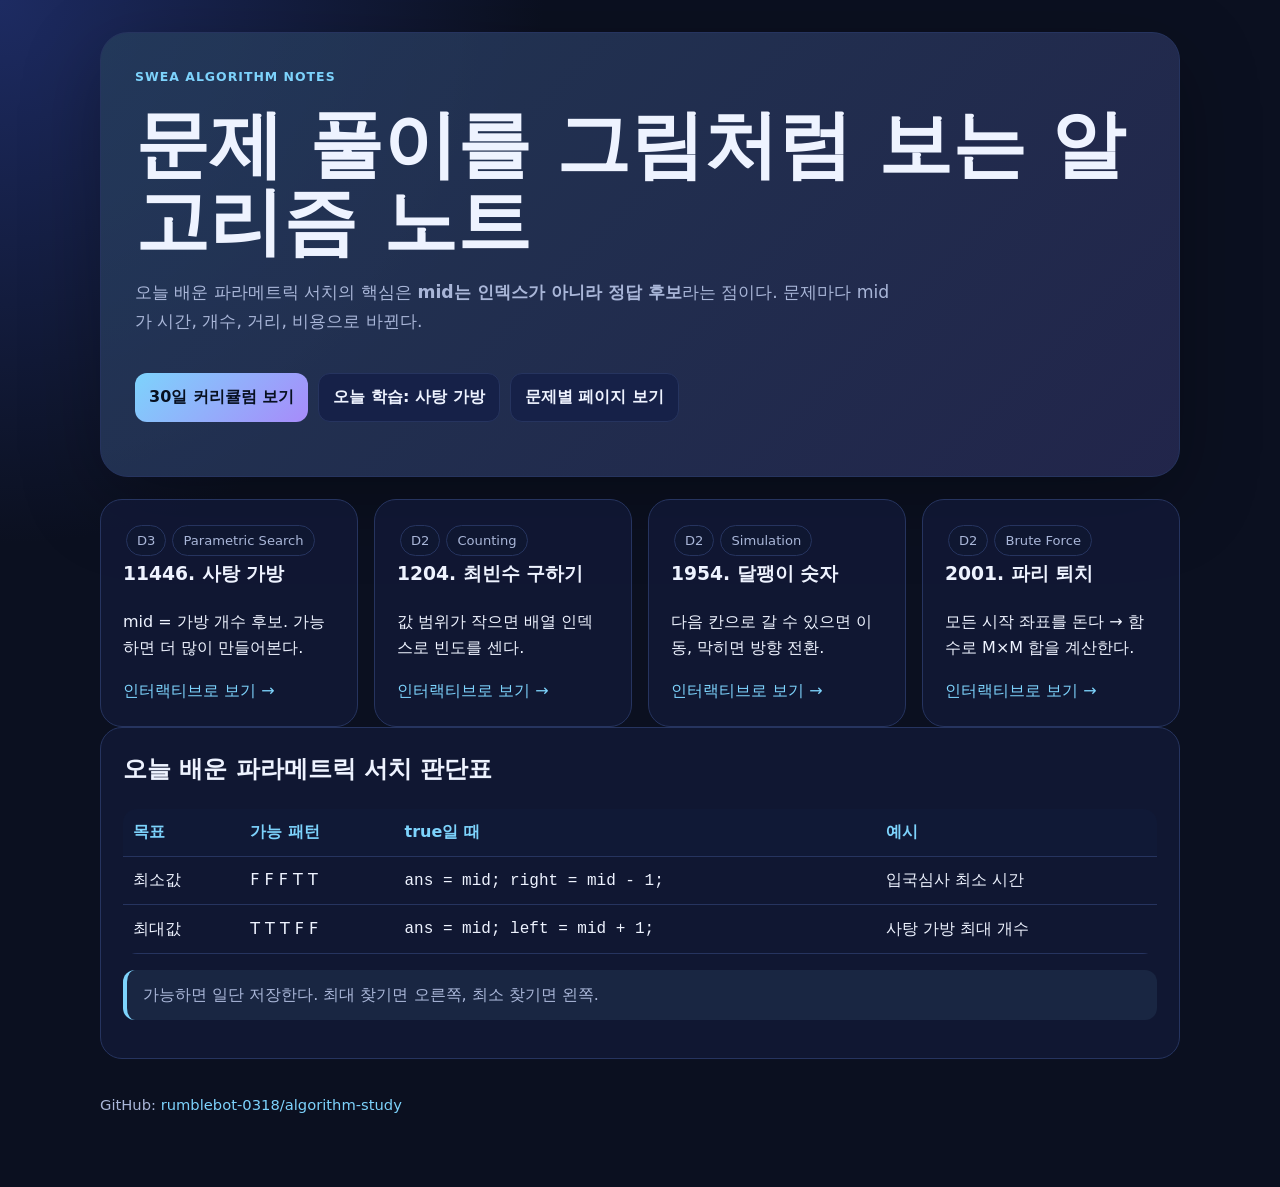
==== site/index.html @ da55aa3f "docs: add 30-day NeetCode SWEA curriculum" ====
<!doctype html><html lang="ko"><head><meta charset="utf-8"><meta name="viewport" content="width=device-width,initial-scale=1"><title>Algorithm Study</title><link rel="stylesheet" href="assets/style.css"></head><body><main class="wrap"><section class="hero"><div class="eyebrow">SWEA Algorithm Notes</div><h1>문제 풀이를 그림처럼 보는 알고리즘 노트</h1><p>오늘 배운 파라메트릭 서치의 핵심은 <b>mid는 인덱스가 아니라 정답 후보</b>라는 점이다. 문제마다 mid가 시간, 개수, 거리, 비용으로 바뀐다.</p><div class="nav"><a class="btn" href="curriculum.html">30일 커리큘럼 보기</a><a class="btn secondary" href="problems/11446.html">오늘 학습: 사탕 가방</a><a class="btn secondary" href="#problems">문제별 페이지 보기</a></div></section><section class="grid" id="problems"><article class="card"><span class="tag">D3</span><span class="tag">Parametric Search</span><h3>11446. 사탕 가방</h3><p>mid = 가방 개수 후보. 가능하면 더 많이 만들어본다.</p><a href="problems/11446.html">인터랙티브로 보기 →</a></article><article class="card"><span class="tag">D2</span><span class="tag">Counting</span><h3>1204. 최빈수 구하기</h3><p>값 범위가 작으면 배열 인덱스로 빈도를 센다.</p><a href="problems/1204.html">인터랙티브로 보기 →</a></article><article class="card"><span class="tag">D2</span><span class="tag">Simulation</span><h3>1954. 달팽이 숫자</h3><p>다음 칸으로 갈 수 있으면 이동, 막히면 방향 전환.</p><a href="problems/1954.html">인터랙티브로 보기 →</a></article><article class="card"><span class="tag">D2</span><span class="tag">Brute Force</span><h3>2001. 파리 퇴치</h3><p>모든 시작 좌표를 돈다 → 함수로 M×M 합을 계산한다.</p><a href="problems/2001.html">인터랙티브로 보기 →</a></article></section><section class="panel"><h2>오늘 배운 파라메트릭 서치 판단표</h2><table><thead><tr><th>목표</th><th>가능 패턴</th><th>true일 때</th><th>예시</th></tr></thead><tbody><tr><td>최소값</td><td>F F F T T</td><td><code>ans = mid; right = mid - 1;</code></td><td>입국심사 최소 시간</td></tr><tr><td>최대값</td><td>T T T F F</td><td><code>ans = mid; left = mid + 1;</code></td><td>사탕 가방 최대 개수</td></tr></tbody></table><p class="note">가능하면 일단 저장한다. 최대 찾기면 오른쪽, 최소 찾기면 왼쪽.</p></section><footer class="footer">GitHub: <a href="https://github.com/rumblebot-0318/algorithm-study">rumblebot-0318/algorithm-study</a></footer></main></body></html>
---- site/assets/style.css ----
:root{color-scheme:dark;--bg:#0b1020;--panel:#111936;--panel2:#172247;--text:#eef3ff;--muted:#a9b6d8;--line:#26345f;--accent:#7dd3fc;--accent2:#a78bfa;--good:#34d399;--bad:#fb7185;--warn:#fbbf24}*{box-sizing:border-box}body{margin:0;font-family:Inter,ui-sans-serif,system-ui,-apple-system,BlinkMacSystemFont,"Segoe UI",sans-serif;background:radial-gradient(circle at top left,#1d2b62 0,#0b1020 34rem);color:var(--text);line-height:1.65}.wrap{max-width:1120px;margin:0 auto;padding:32px 20px 72px}a{color:var(--accent);text-decoration:none}a:hover{text-decoration:underline}.hero{display:grid;gap:18px;padding:34px;border:1px solid var(--line);border-radius:28px;background:linear-gradient(135deg,rgba(125,211,252,.16),rgba(167,139,250,.12)),rgba(17,25,54,.82);box-shadow:0 24px 80px rgba(0,0,0,.28)}.eyebrow{color:var(--accent);font-weight:800;letter-spacing:.08em;text-transform:uppercase;font-size:.78rem}.hero h1{font-size:clamp(2rem,6vw,4.6rem);line-height:1.05;margin:0}.hero p{font-size:1.08rem;color:var(--muted);max-width:760px;margin:0}.grid{display:grid;grid-template-columns:repeat(auto-fit,minmax(240px,1fr));gap:16px;margin-top:22px}.card,.panel{border:1px solid var(--line);border-radius:22px;background:rgba(17,25,54,.84);padding:22px}.card h3,.panel h2,.panel h3{margin-top:0}.tag{display:inline-flex;align-items:center;border:1px solid var(--line);background:#0f1731;color:var(--muted);padding:4px 10px;border-radius:999px;font-size:.82rem;margin:3px}.btn{display:inline-flex;align-items:center;gap:8px;padding:10px 14px;border-radius:12px;background:linear-gradient(135deg,var(--accent),var(--accent2));color:#071020;font-weight:800;text-decoration:none;border:0;cursor:pointer}.btn.secondary{background:#162148;color:var(--text);border:1px solid var(--line)}.note{border-left:4px solid var(--accent);padding:12px 16px;background:rgba(125,211,252,.08);border-radius:12px;color:var(--muted)}code,pre{font-family:"JetBrains Mono","SFMono-Regular",Consolas,monospace}pre{overflow:auto;background:#060a16;border:1px solid var(--line);border-radius:16px;padding:16px}.split{display:grid;grid-template-columns:minmax(0,1fr) minmax(300px,.8fr);gap:18px}.viz{background:#070b18;border:1px solid var(--line);border-radius:20px;padding:18px}.bar{display:flex;align-items:end;gap:10px;min-height:180px;padding:16px;border-bottom:1px solid var(--line)}.bar span{display:flex;align-items:flex-end;justify-content:center;min-width:44px;border-radius:10px 10px 0 0;background:linear-gradient(180deg,var(--accent),#2563eb);color:#06101e;font-weight:900;padding-bottom:6px;transition:.25s}.bar span.off{background:linear-gradient(180deg,#475569,#1e293b);color:#cbd5e1}.result{font-size:1.15rem;font-weight:900}.good{color:var(--good)}.bad{color:var(--bad)}.warn{color:var(--warn)}.steps{display:flex;gap:8px;flex-wrap:wrap}.step{padding:8px 11px;border:1px solid var(--line);border-radius:12px;background:#0d1530;color:var(--muted)}.step.on{background:rgba(52,211,153,.12);border-color:var(--good);color:var(--text)}input[type=range]{width:100%}table{width:100%;border-collapse:collapse;overflow:hidden;border-radius:14px}th,td{border-bottom:1px solid var(--line);padding:10px;text-align:left}th{color:var(--accent);background:#101936}.nav{display:flex;gap:10px;flex-wrap:wrap;margin:20px 0}.footer{margin-top:34px;color:var(--muted);font-size:.92rem}@media(max-width:840px){.split{grid-template-columns:1fr}.hero{padding:24px}.wrap{padding:18px 14px 48px}}
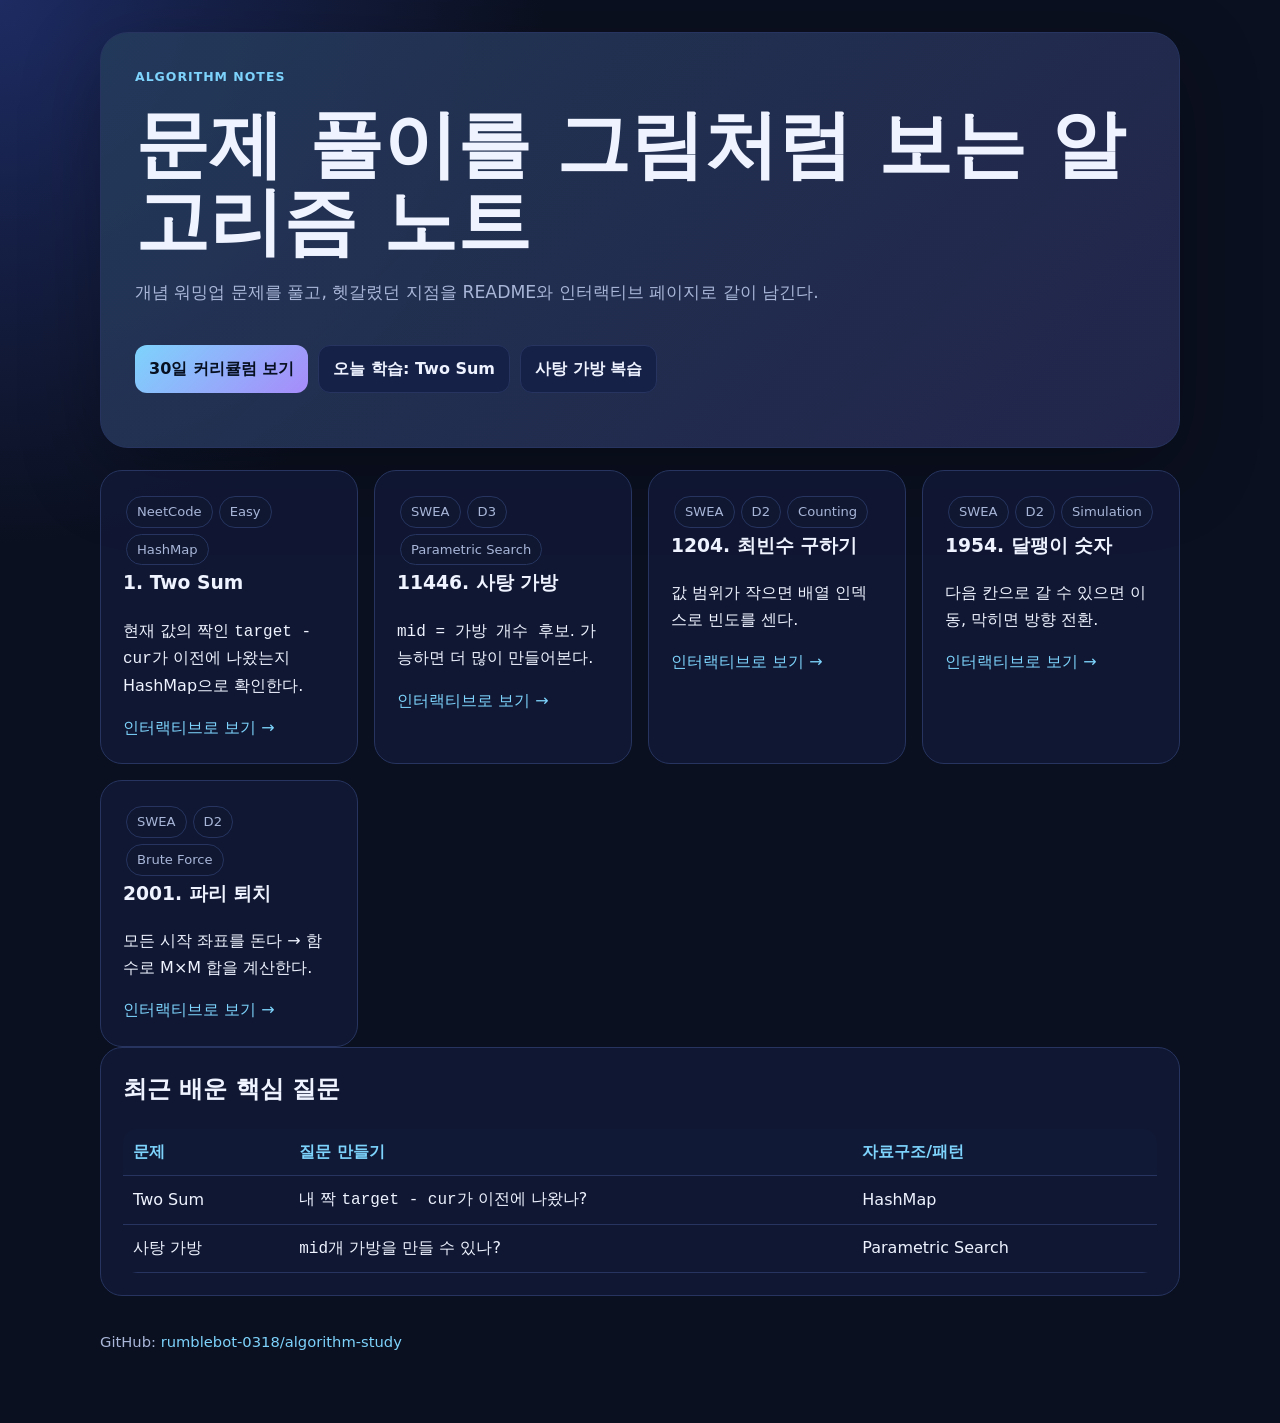
==== commit ede75bf3: "docs: add NeetCode Two Sum notes" ====
--- a/site/index.html
+++ b/site/index.html
@@ -1 +1,69 @@
-<!doctype html><html lang="ko"><head><meta charset="utf-8"><meta name="viewport" content="width=device-width,initial-scale=1"><title>Algorithm Study</title><link rel="stylesheet" href="assets/style.css"></head><body><main class="wrap"><section class="hero"><div class="eyebrow">SWEA Algorithm Notes</div><h1>문제 풀이를 그림처럼 보는 알고리즘 노트</h1><p>오늘 배운 파라메트릭 서치의 핵심은 <b>mid는 인덱스가 아니라 정답 후보</b>라는 점이다. 문제마다 mid가 시간, 개수, 거리, 비용으로 바뀐다.</p><div class="nav"><a class="btn" href="curriculum.html">30일 커리큘럼 보기</a><a class="btn secondary" href="problems/11446.html">오늘 학습: 사탕 가방</a><a class="btn secondary" href="#problems">문제별 페이지 보기</a></div></section><section class="grid" id="problems"><article class="card"><span class="tag">D3</span><span class="tag">Parametric Search</span><h3>11446. 사탕 가방</h3><p>mid = 가방 개수 후보. 가능하면 더 많이 만들어본다.</p><a href="problems/11446.html">인터랙티브로 보기 →</a></article><article class="card"><span class="tag">D2</span><span class="tag">Counting</span><h3>1204. 최빈수 구하기</h3><p>값 범위가 작으면 배열 인덱스로 빈도를 센다.</p><a href="problems/1204.html">인터랙티브로 보기 →</a></article><article class="card"><span class="tag">D2</span><span class="tag">Simulation</span><h3>1954. 달팽이 숫자</h3><p>다음 칸으로 갈 수 있으면 이동, 막히면 방향 전환.</p><a href="problems/1954.html">인터랙티브로 보기 →</a></article><article class="card"><span class="tag">D2</span><span class="tag">Brute Force</span><h3>2001. 파리 퇴치</h3><p>모든 시작 좌표를 돈다 → 함수로 M×M 합을 계산한다.</p><a href="problems/2001.html">인터랙티브로 보기 →</a></article></section><section class="panel"><h2>오늘 배운 파라메트릭 서치 판단표</h2><table><thead><tr><th>목표</th><th>가능 패턴</th><th>true일 때</th><th>예시</th></tr></thead><tbody><tr><td>최소값</td><td>F F F T T</td><td><code>ans = mid; right = mid - 1;</code></td><td>입국심사 최소 시간</td></tr><tr><td>최대값</td><td>T T T F F</td><td><code>ans = mid; left = mid + 1;</code></td><td>사탕 가방 최대 개수</td></tr></tbody></table><p class="note">가능하면 일단 저장한다. 최대 찾기면 오른쪽, 최소 찾기면 왼쪽.</p></section><footer class="footer">GitHub: <a href="https://github.com/rumblebot-0318/algorithm-study">rumblebot-0318/algorithm-study</a></footer></main></body></html>+<!doctype html>
+<html lang="ko">
+<head>
+  <meta charset="utf-8">
+  <meta name="viewport" content="width=device-width,initial-scale=1">
+  <title>Algorithm Study</title>
+  <link rel="stylesheet" href="assets/style.css">
+</head>
+<body>
+<main class="wrap">
+  <section class="hero">
+    <div class="eyebrow">Algorithm Notes</div>
+    <h1>문제 풀이를 그림처럼 보는 알고리즘 노트</h1>
+    <p>개념 워밍업 문제를 풀고, 헷갈렸던 지점을 README와 인터랙티브 페이지로 같이 남긴다.</p>
+    <div class="nav">
+      <a class="btn" href="curriculum.html">30일 커리큘럼 보기</a>
+      <a class="btn secondary" href="problems/two-sum.html">오늘 학습: Two Sum</a>
+      <a class="btn secondary" href="problems/11446.html">사탕 가방 복습</a>
+    </div>
+  </section>
+
+  <section class="grid" id="problems">
+    <article class="card">
+      <span class="tag">NeetCode</span><span class="tag">Easy</span><span class="tag">HashMap</span>
+      <h3>1. Two Sum</h3>
+      <p>현재 값의 짝인 <code>target - cur</code>가 이전에 나왔는지 HashMap으로 확인한다.</p>
+      <a href="problems/two-sum.html">인터랙티브로 보기 →</a>
+    </article>
+    <article class="card">
+      <span class="tag">SWEA</span><span class="tag">D3</span><span class="tag">Parametric Search</span>
+      <h3>11446. 사탕 가방</h3>
+      <p><code>mid = 가방 개수 후보</code>. 가능하면 더 많이 만들어본다.</p>
+      <a href="problems/11446.html">인터랙티브로 보기 →</a>
+    </article>
+    <article class="card">
+      <span class="tag">SWEA</span><span class="tag">D2</span><span class="tag">Counting</span>
+      <h3>1204. 최빈수 구하기</h3>
+      <p>값 범위가 작으면 배열 인덱스로 빈도를 센다.</p>
+      <a href="problems/1204.html">인터랙티브로 보기 →</a>
+    </article>
+    <article class="card">
+      <span class="tag">SWEA</span><span class="tag">D2</span><span class="tag">Simulation</span>
+      <h3>1954. 달팽이 숫자</h3>
+      <p>다음 칸으로 갈 수 있으면 이동, 막히면 방향 전환.</p>
+      <a href="problems/1954.html">인터랙티브로 보기 →</a>
+    </article>
+    <article class="card">
+      <span class="tag">SWEA</span><span class="tag">D2</span><span class="tag">Brute Force</span>
+      <h3>2001. 파리 퇴치</h3>
+      <p>모든 시작 좌표를 돈다 → 함수로 M×M 합을 계산한다.</p>
+      <a href="problems/2001.html">인터랙티브로 보기 →</a>
+    </article>
+  </section>
+
+  <section class="panel">
+    <h2>최근 배운 핵심 질문</h2>
+    <table>
+      <thead><tr><th>문제</th><th>질문 만들기</th><th>자료구조/패턴</th></tr></thead>
+      <tbody>
+        <tr><td>Two Sum</td><td>내 짝 <code>target - cur</code>가 이전에 나왔나?</td><td>HashMap</td></tr>
+        <tr><td>사탕 가방</td><td><code>mid</code>개 가방을 만들 수 있나?</td><td>Parametric Search</td></tr>
+      </tbody>
+    </table>
+  </section>
+
+  <footer class="footer">GitHub: <a href="https://github.com/rumblebot-0318/algorithm-study">rumblebot-0318/algorithm-study</a></footer>
+</main>
+</body>
+</html>
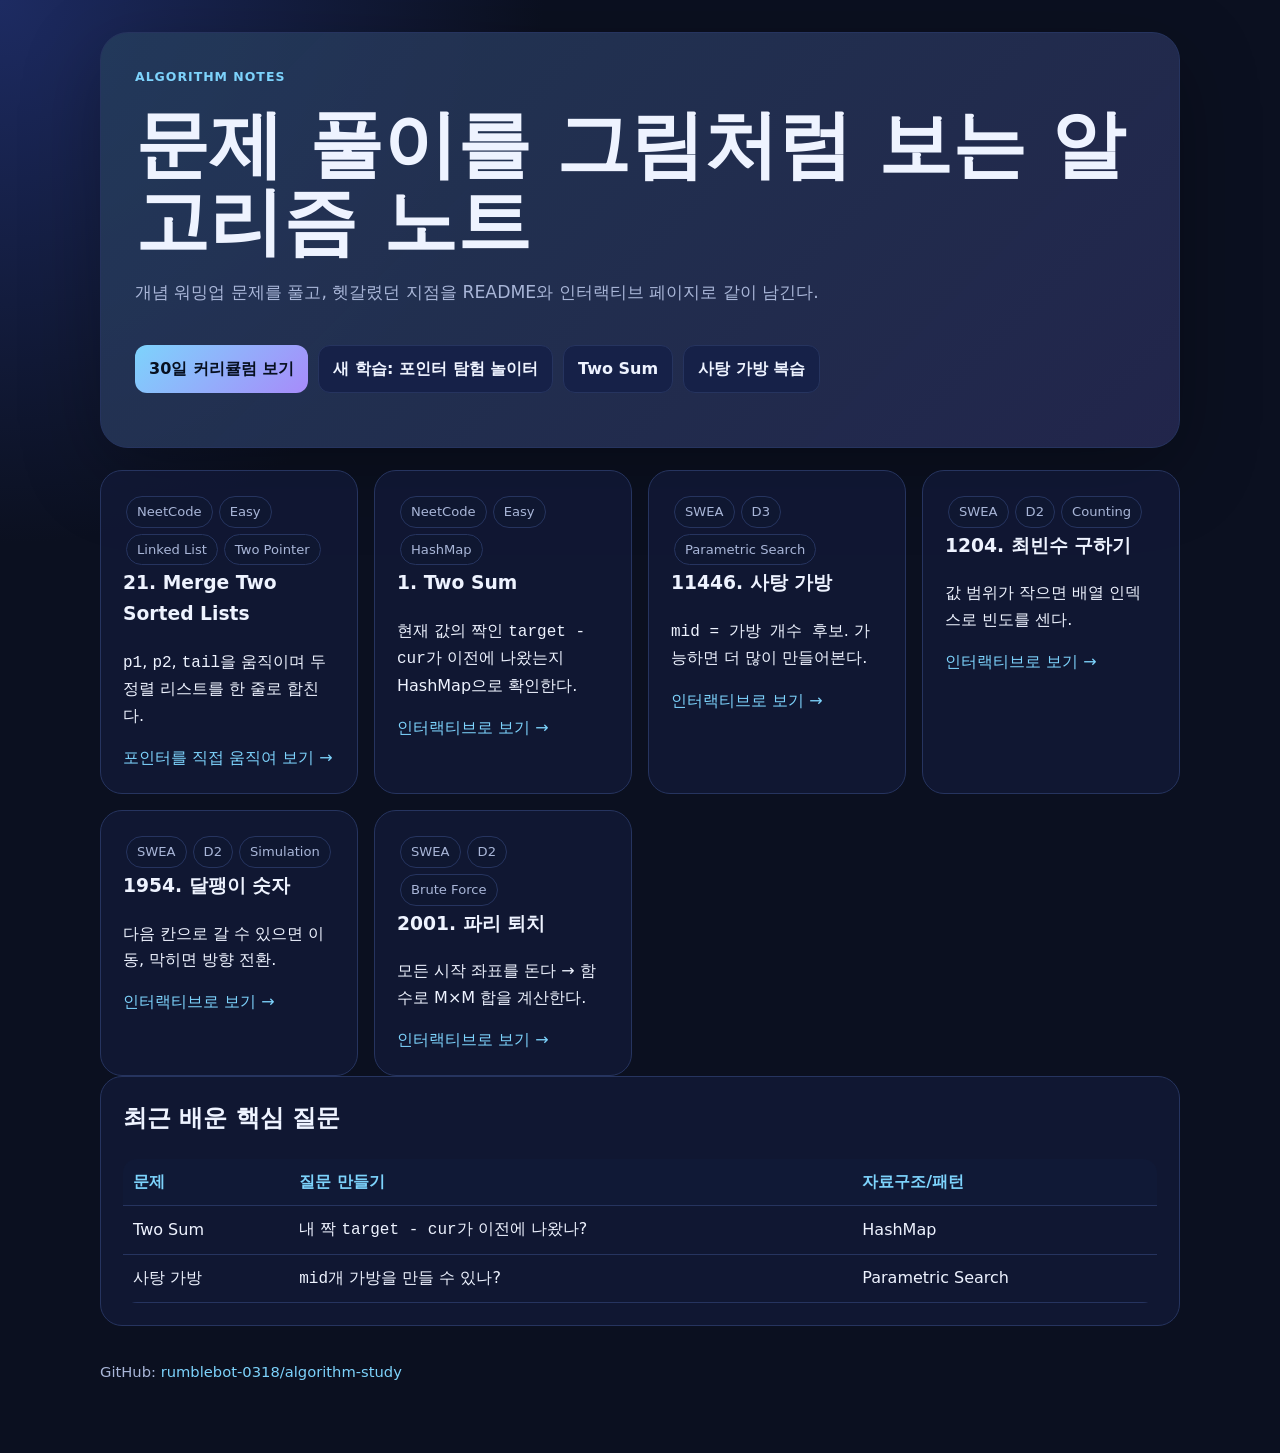
==== commit 350c01ba: "docs: add interactive pointer patterns lesson" ====
--- a/site/index.html
+++ b/site/index.html
@@ -14,12 +14,19 @@
     <p>개념 워밍업 문제를 풀고, 헷갈렸던 지점을 README와 인터랙티브 페이지로 같이 남긴다.</p>
     <div class="nav">
       <a class="btn" href="curriculum.html">30일 커리큘럼 보기</a>
-      <a class="btn secondary" href="problems/two-sum.html">오늘 학습: Two Sum</a>
+      <a class="btn secondary" href="problems/pointer-patterns.html">새 학습: 포인터 탐험 놀이터</a>
+      <a class="btn secondary" href="problems/two-sum.html">Two Sum</a>
       <a class="btn secondary" href="problems/11446.html">사탕 가방 복습</a>
     </div>
   </section>
 
   <section class="grid" id="problems">
+    <article class="card">
+      <span class="tag">NeetCode</span><span class="tag">Easy</span><span class="tag">Linked List</span><span class="tag">Two Pointer</span>
+      <h3>21. Merge Two Sorted Lists</h3>
+      <p><code>p1</code>, <code>p2</code>, <code>tail</code>을 움직이며 두 정렬 리스트를 한 줄로 합친다.</p>
+      <a href="problems/pointer-patterns.html">포인터를 직접 움직여 보기 →</a>
+    </article>
     <article class="card">
       <span class="tag">NeetCode</span><span class="tag">Easy</span><span class="tag">HashMap</span>
       <h3>1. Two Sum</h3>
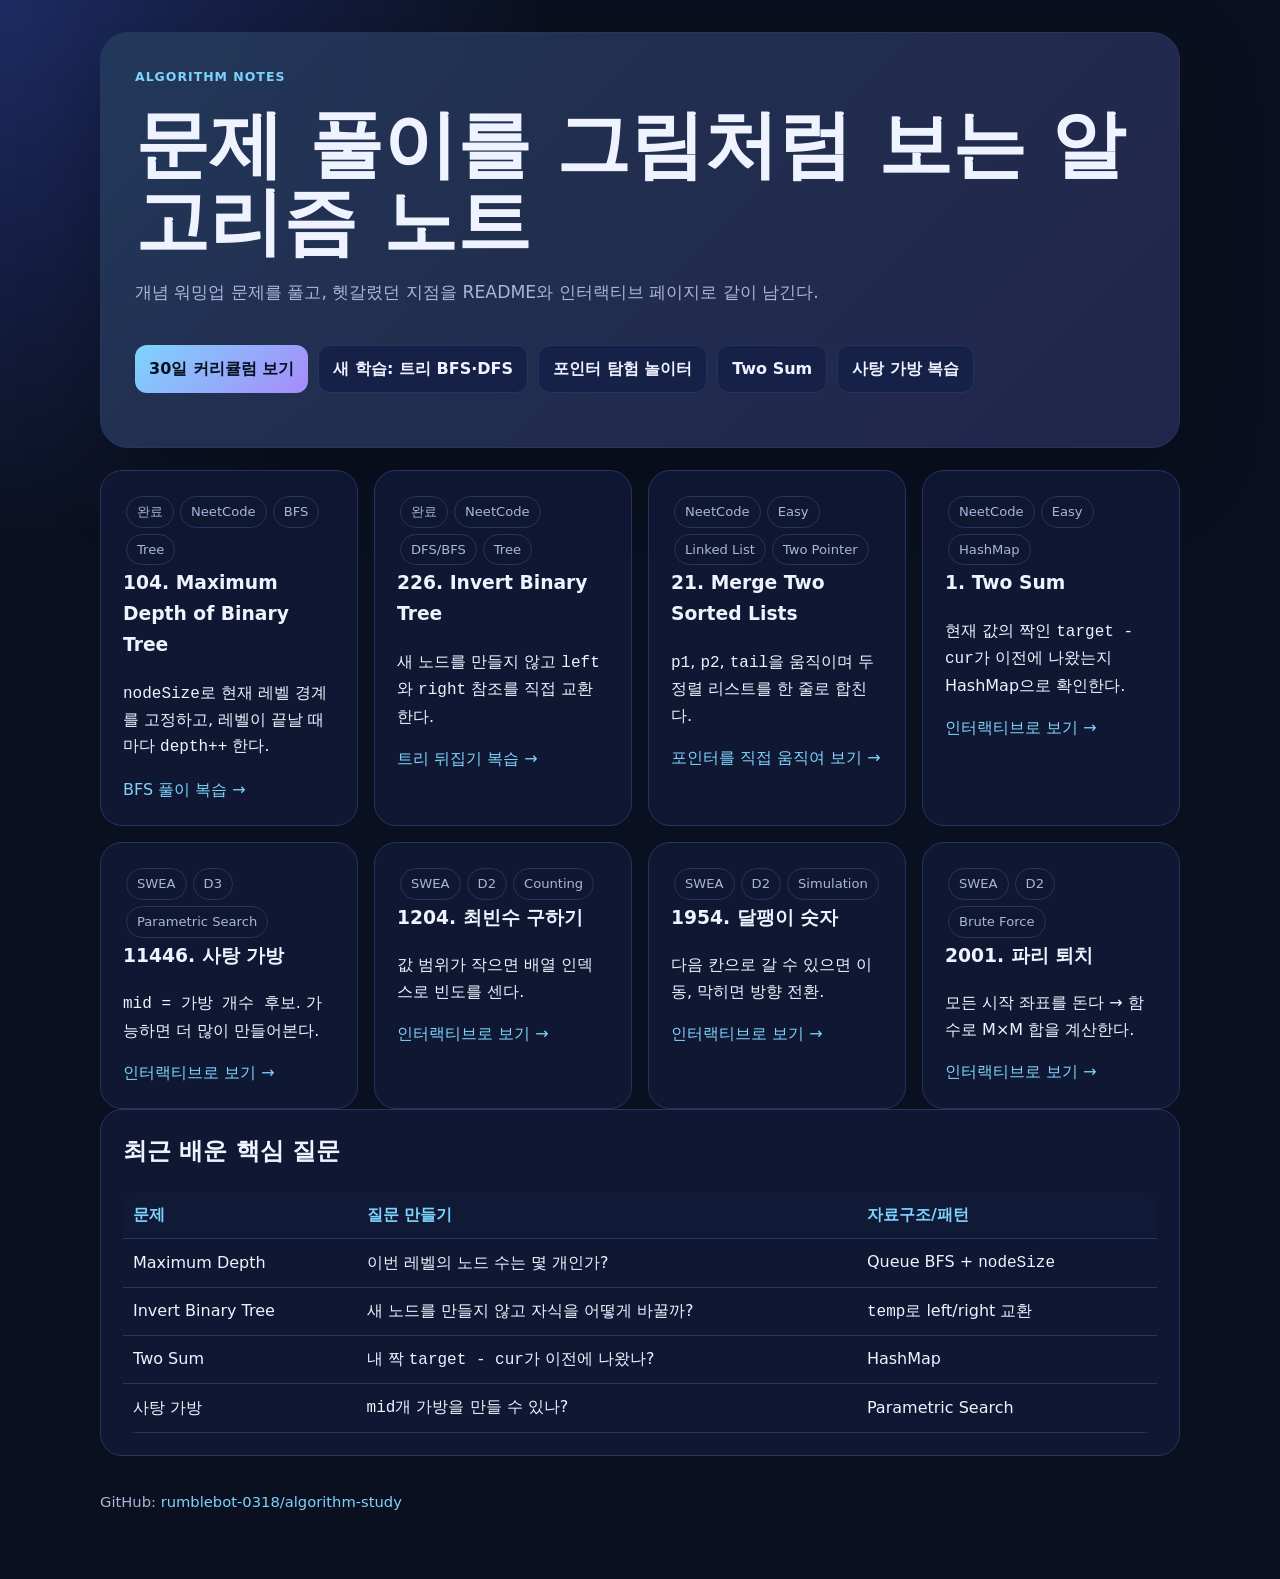
==== commit 74e070af: "docs: add completed tree traversal lessons" ====
--- a/site/index.html
+++ b/site/index.html
@@ -14,13 +14,26 @@
     <p>개념 워밍업 문제를 풀고, 헷갈렸던 지점을 README와 인터랙티브 페이지로 같이 남긴다.</p>
     <div class="nav">
       <a class="btn" href="curriculum.html">30일 커리큘럼 보기</a>
-      <a class="btn secondary" href="problems/pointer-patterns.html">새 학습: 포인터 탐험 놀이터</a>
+      <a class="btn secondary" href="problems/tree-traversal.html">새 학습: 트리 BFS·DFS</a>
+      <a class="btn secondary" href="problems/pointer-patterns.html">포인터 탐험 놀이터</a>
       <a class="btn secondary" href="problems/two-sum.html">Two Sum</a>
       <a class="btn secondary" href="problems/11446.html">사탕 가방 복습</a>
     </div>
   </section>
 
   <section class="grid" id="problems">
+    <article class="card">
+      <span class="tag">완료</span><span class="tag">NeetCode</span><span class="tag">BFS</span><span class="tag">Tree</span>
+      <h3>104. Maximum Depth of Binary Tree</h3>
+      <p><code>nodeSize</code>로 현재 레벨 경계를 고정하고, 레벨이 끝날 때마다 <code>depth++</code> 한다.</p>
+      <a href="problems/tree-traversal.html#maximum-depth">BFS 풀이 복습 →</a>
+    </article>
+    <article class="card">
+      <span class="tag">완료</span><span class="tag">NeetCode</span><span class="tag">DFS/BFS</span><span class="tag">Tree</span>
+      <h3>226. Invert Binary Tree</h3>
+      <p>새 노드를 만들지 않고 <code>left</code>와 <code>right</code> 참조를 직접 교환한다.</p>
+      <a href="problems/tree-traversal.html#invert-tree">트리 뒤집기 복습 →</a>
+    </article>
     <article class="card">
       <span class="tag">NeetCode</span><span class="tag">Easy</span><span class="tag">Linked List</span><span class="tag">Two Pointer</span>
       <h3>21. Merge Two Sorted Lists</h3>
@@ -64,6 +77,8 @@
     <table>
       <thead><tr><th>문제</th><th>질문 만들기</th><th>자료구조/패턴</th></tr></thead>
       <tbody>
+        <tr><td>Maximum Depth</td><td>이번 레벨의 노드 수는 몇 개인가?</td><td>Queue BFS + <code>nodeSize</code></td></tr>
+        <tr><td>Invert Binary Tree</td><td>새 노드를 만들지 않고 자식을 어떻게 바꿀까?</td><td><code>temp</code>로 left/right 교환</td></tr>
         <tr><td>Two Sum</td><td>내 짝 <code>target - cur</code>가 이전에 나왔나?</td><td>HashMap</td></tr>
         <tr><td>사탕 가방</td><td><code>mid</code>개 가방을 만들 수 있나?</td><td>Parametric Search</td></tr>
       </tbody>
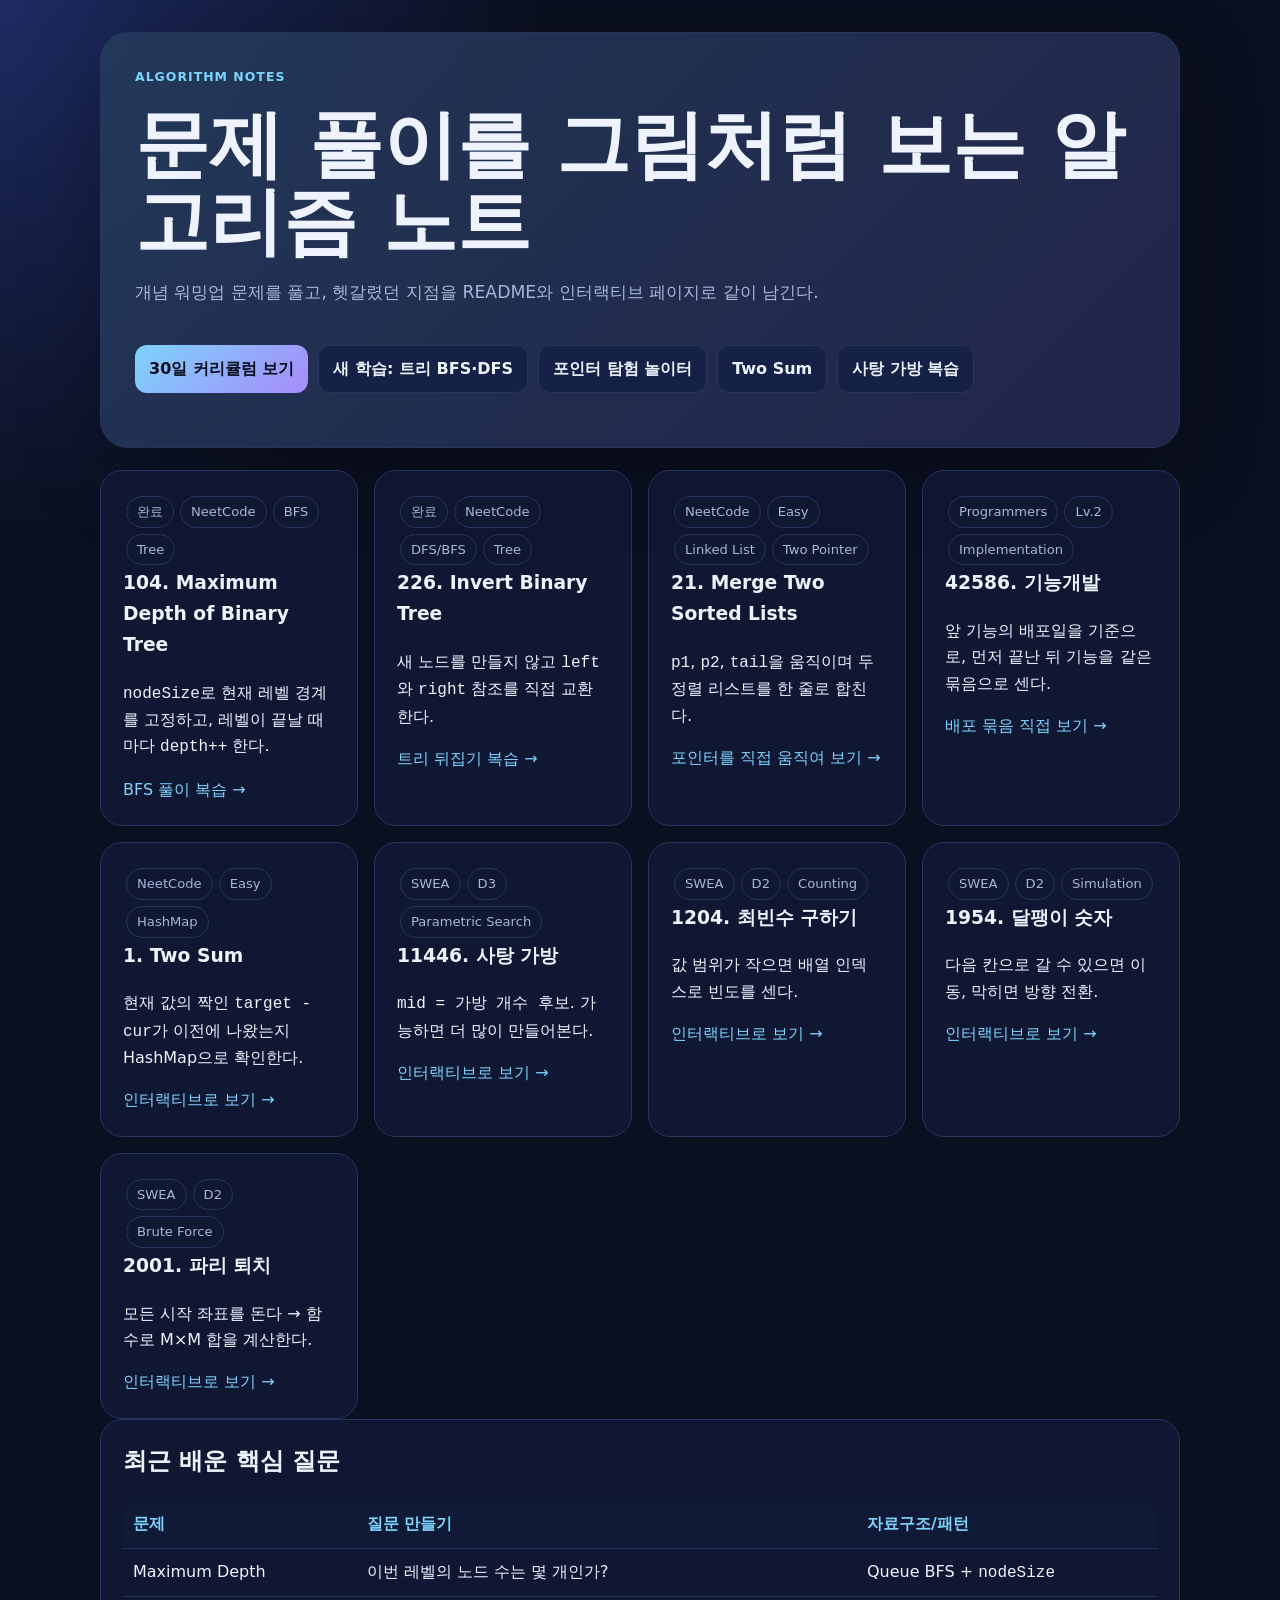
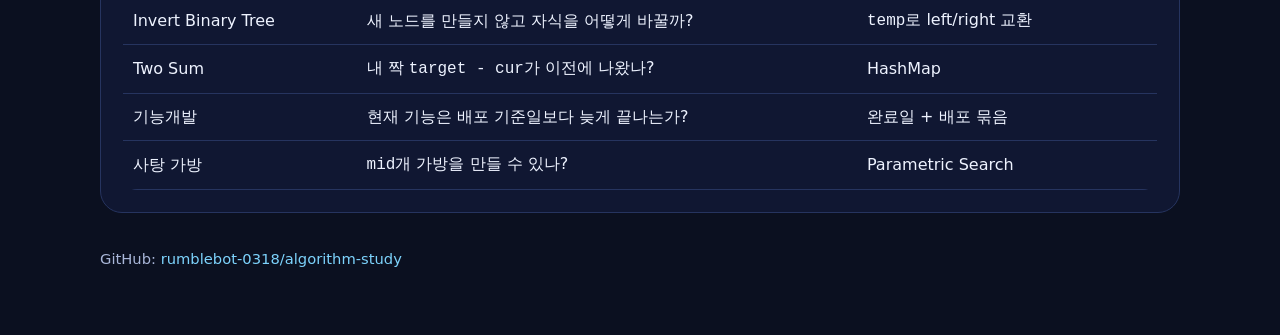
==== commit ff3d1e9e: "docs: add programmers feature development note" ====
--- a/site/index.html
+++ b/site/index.html
@@ -41,6 +41,12 @@
       <a href="problems/pointer-patterns.html">포인터를 직접 움직여 보기 →</a>
     </article>
     <article class="card">
+      <span class="tag">Programmers</span><span class="tag">Lv.2</span><span class="tag">Implementation</span>
+      <h3>42586. 기능개발</h3>
+      <p>앞 기능의 배포일을 기준으로, 먼저 끝난 뒤 기능을 같은 묶음으로 센다.</p>
+      <a href="problems/42586.html">배포 묶음 직접 보기 →</a>
+    </article>
+    <article class="card">
       <span class="tag">NeetCode</span><span class="tag">Easy</span><span class="tag">HashMap</span>
       <h3>1. Two Sum</h3>
       <p>현재 값의 짝인 <code>target - cur</code>가 이전에 나왔는지 HashMap으로 확인한다.</p>
@@ -80,6 +86,7 @@
         <tr><td>Maximum Depth</td><td>이번 레벨의 노드 수는 몇 개인가?</td><td>Queue BFS + <code>nodeSize</code></td></tr>
         <tr><td>Invert Binary Tree</td><td>새 노드를 만들지 않고 자식을 어떻게 바꿀까?</td><td><code>temp</code>로 left/right 교환</td></tr>
         <tr><td>Two Sum</td><td>내 짝 <code>target - cur</code>가 이전에 나왔나?</td><td>HashMap</td></tr>
+        <tr><td>기능개발</td><td>현재 기능은 배포 기준일보다 늦게 끝나는가?</td><td>완료일 + 배포 묶음</td></tr>
         <tr><td>사탕 가방</td><td><code>mid</code>개 가방을 만들 수 있나?</td><td>Parametric Search</td></tr>
       </tbody>
     </table>
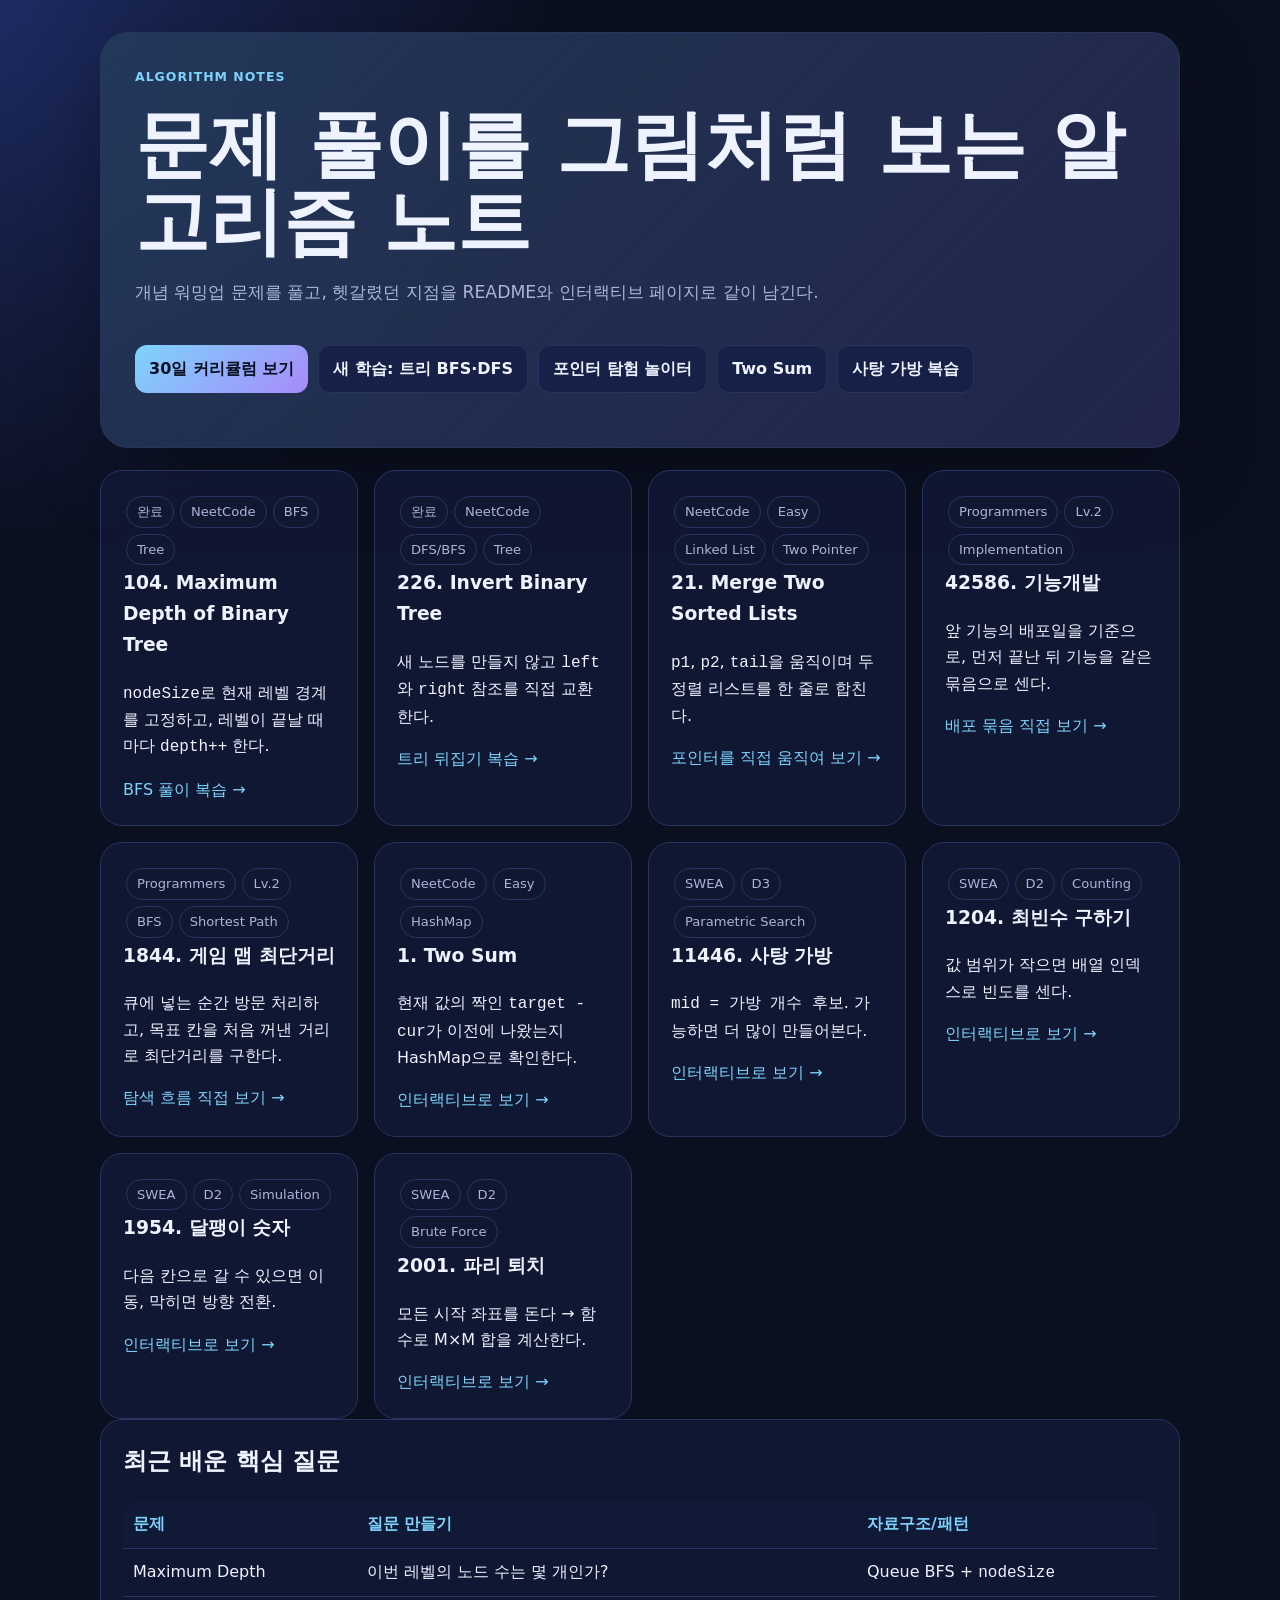
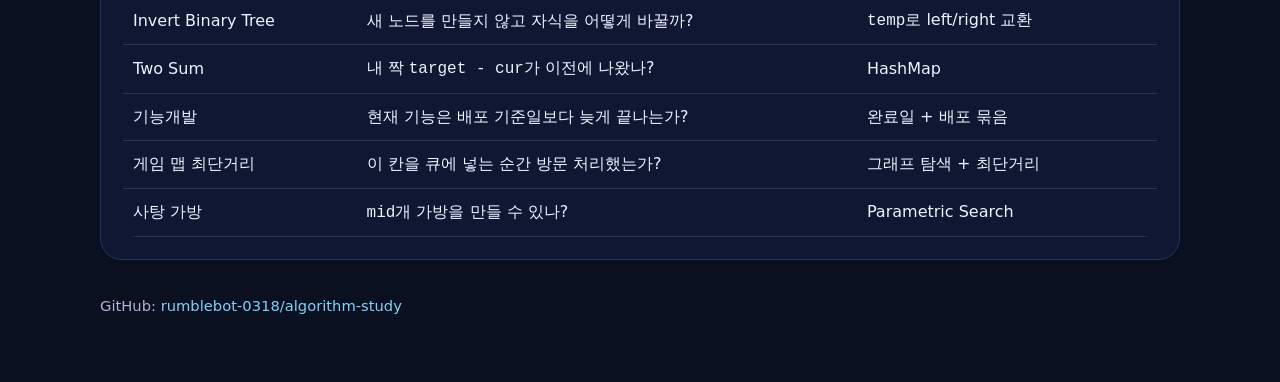
==== commit e3bcc6ef: "docs: add game map shortest path note" ====
--- a/site/index.html
+++ b/site/index.html
@@ -47,6 +47,12 @@
       <a href="problems/42586.html">배포 묶음 직접 보기 →</a>
     </article>
     <article class="card">
+      <span class="tag">Programmers</span><span class="tag">Lv.2</span><span class="tag">BFS</span><span class="tag">Shortest Path</span>
+      <h3>1844. 게임 맵 최단거리</h3>
+      <p>큐에 넣는 순간 방문 처리하고, 목표 칸을 처음 꺼낸 거리로 최단거리를 구한다.</p>
+      <a href="problems/1844.html">탐색 흐름 직접 보기 →</a>
+    </article>
+    <article class="card">
       <span class="tag">NeetCode</span><span class="tag">Easy</span><span class="tag">HashMap</span>
       <h3>1. Two Sum</h3>
       <p>현재 값의 짝인 <code>target - cur</code>가 이전에 나왔는지 HashMap으로 확인한다.</p>
@@ -87,6 +93,7 @@
         <tr><td>Invert Binary Tree</td><td>새 노드를 만들지 않고 자식을 어떻게 바꿀까?</td><td><code>temp</code>로 left/right 교환</td></tr>
         <tr><td>Two Sum</td><td>내 짝 <code>target - cur</code>가 이전에 나왔나?</td><td>HashMap</td></tr>
         <tr><td>기능개발</td><td>현재 기능은 배포 기준일보다 늦게 끝나는가?</td><td>완료일 + 배포 묶음</td></tr>
+        <tr><td>게임 맵 최단거리</td><td>이 칸을 큐에 넣는 순간 방문 처리했는가?</td><td>그래프 탐색 + 최단거리</td></tr>
         <tr><td>사탕 가방</td><td><code>mid</code>개 가방을 만들 수 있나?</td><td>Parametric Search</td></tr>
       </tbody>
     </table>
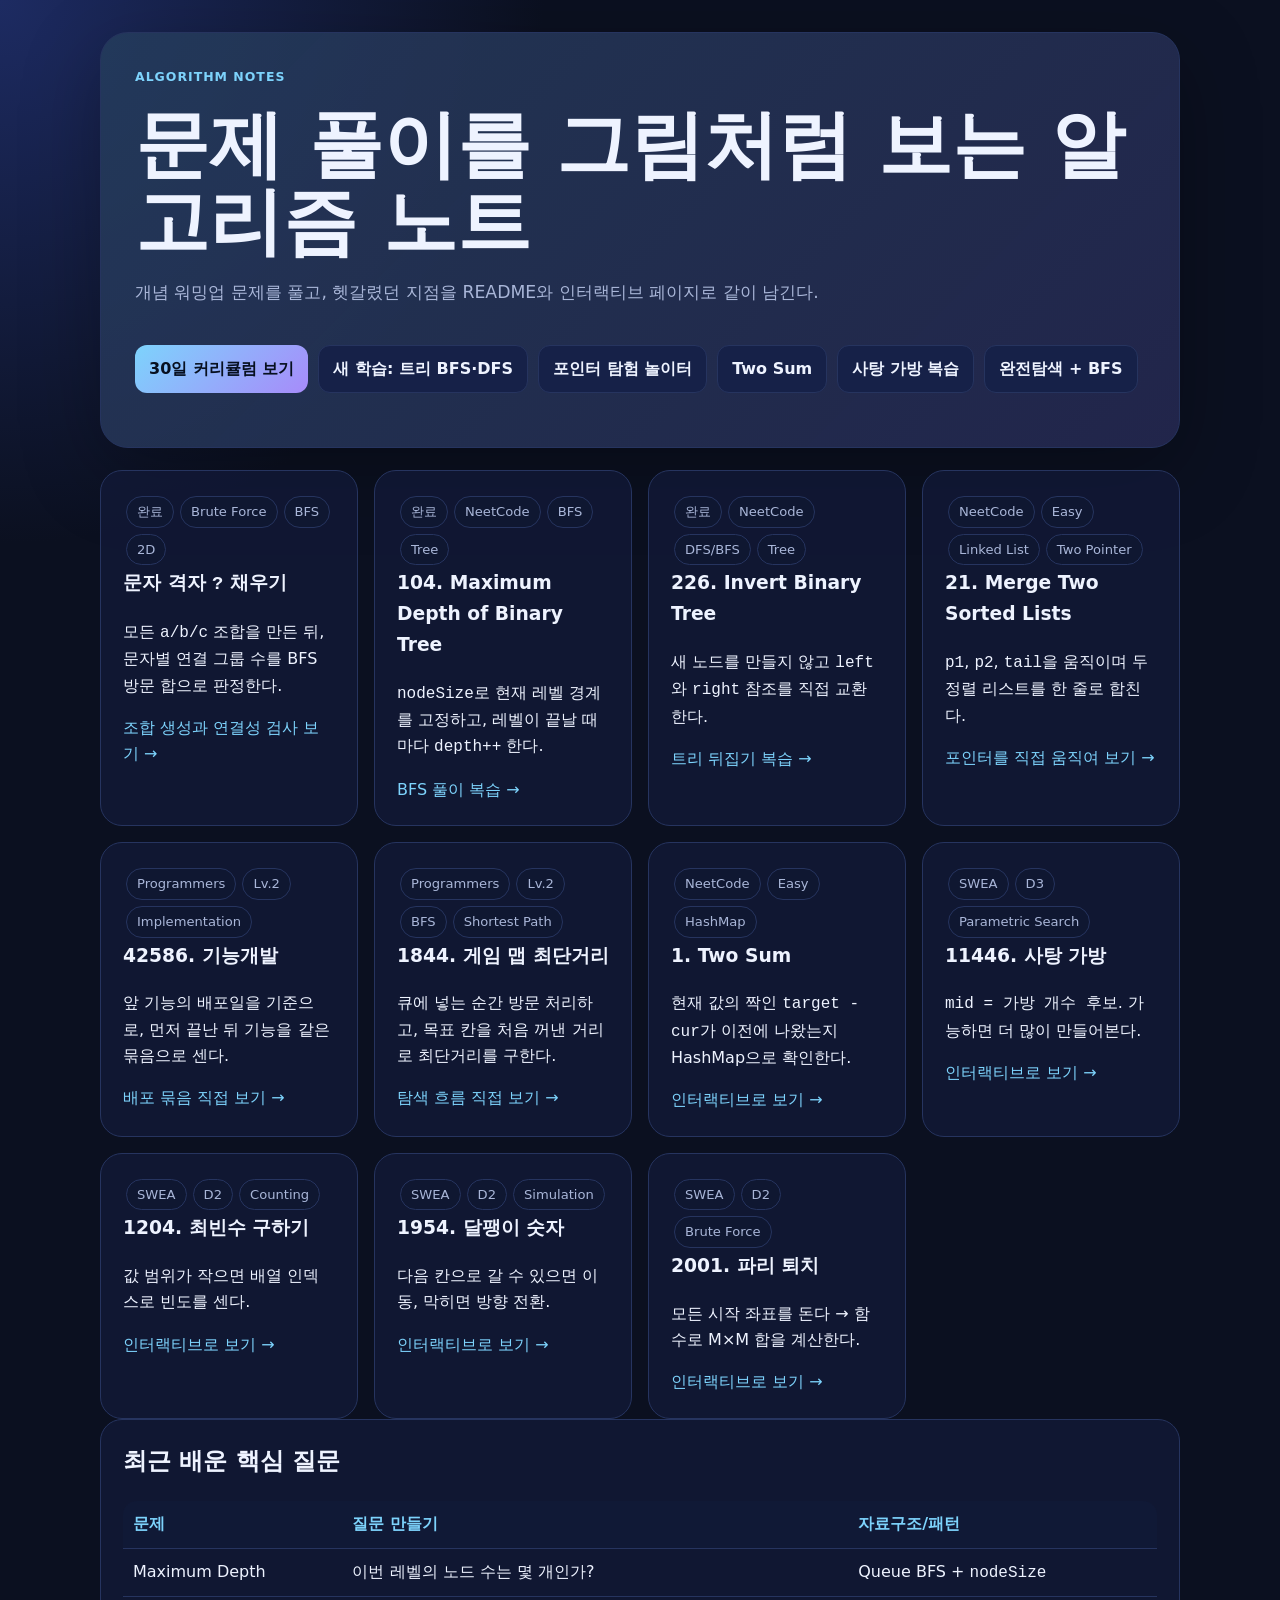
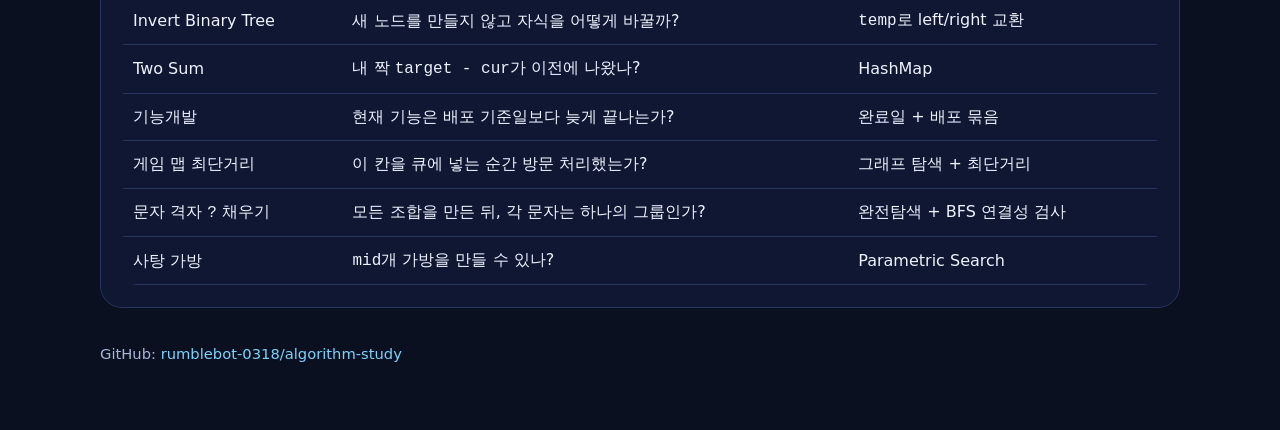
==== commit 6abcb1d4: "docs: add grid connectivity brute force lesson" ====
--- a/site/index.html
+++ b/site/index.html
@@ -18,10 +18,17 @@
       <a class="btn secondary" href="problems/pointer-patterns.html">포인터 탐험 놀이터</a>
       <a class="btn secondary" href="problems/two-sum.html">Two Sum</a>
       <a class="btn secondary" href="problems/11446.html">사탕 가방 복습</a>
+      <a class="btn secondary" href="problems/grid-question-connectivity.html">완전탐색 + BFS</a>
     </div>
   </section>
 
   <section class="grid" id="problems">
+    <article class="card">
+      <span class="tag">완료</span><span class="tag">Brute Force</span><span class="tag">BFS</span><span class="tag">2D</span>
+      <h3>문자 격자 <code>?</code> 채우기</h3>
+      <p>모든 <code>a/b/c</code> 조합을 만든 뒤, 문자별 연결 그룹 수를 BFS 방문 합으로 판정한다.</p>
+      <a href="problems/grid-question-connectivity.html">조합 생성과 연결성 검사 보기 →</a>
+    </article>
     <article class="card">
       <span class="tag">완료</span><span class="tag">NeetCode</span><span class="tag">BFS</span><span class="tag">Tree</span>
       <h3>104. Maximum Depth of Binary Tree</h3>
@@ -94,6 +101,7 @@
         <tr><td>Two Sum</td><td>내 짝 <code>target - cur</code>가 이전에 나왔나?</td><td>HashMap</td></tr>
         <tr><td>기능개발</td><td>현재 기능은 배포 기준일보다 늦게 끝나는가?</td><td>완료일 + 배포 묶음</td></tr>
         <tr><td>게임 맵 최단거리</td><td>이 칸을 큐에 넣는 순간 방문 처리했는가?</td><td>그래프 탐색 + 최단거리</td></tr>
+        <tr><td>문자 격자 <code>?</code> 채우기</td><td>모든 조합을 만든 뒤, 각 문자는 하나의 그룹인가?</td><td>완전탐색 + BFS 연결성 검사</td></tr>
         <tr><td>사탕 가방</td><td><code>mid</code>개 가방을 만들 수 있나?</td><td>Parametric Search</td></tr>
       </tbody>
     </table>
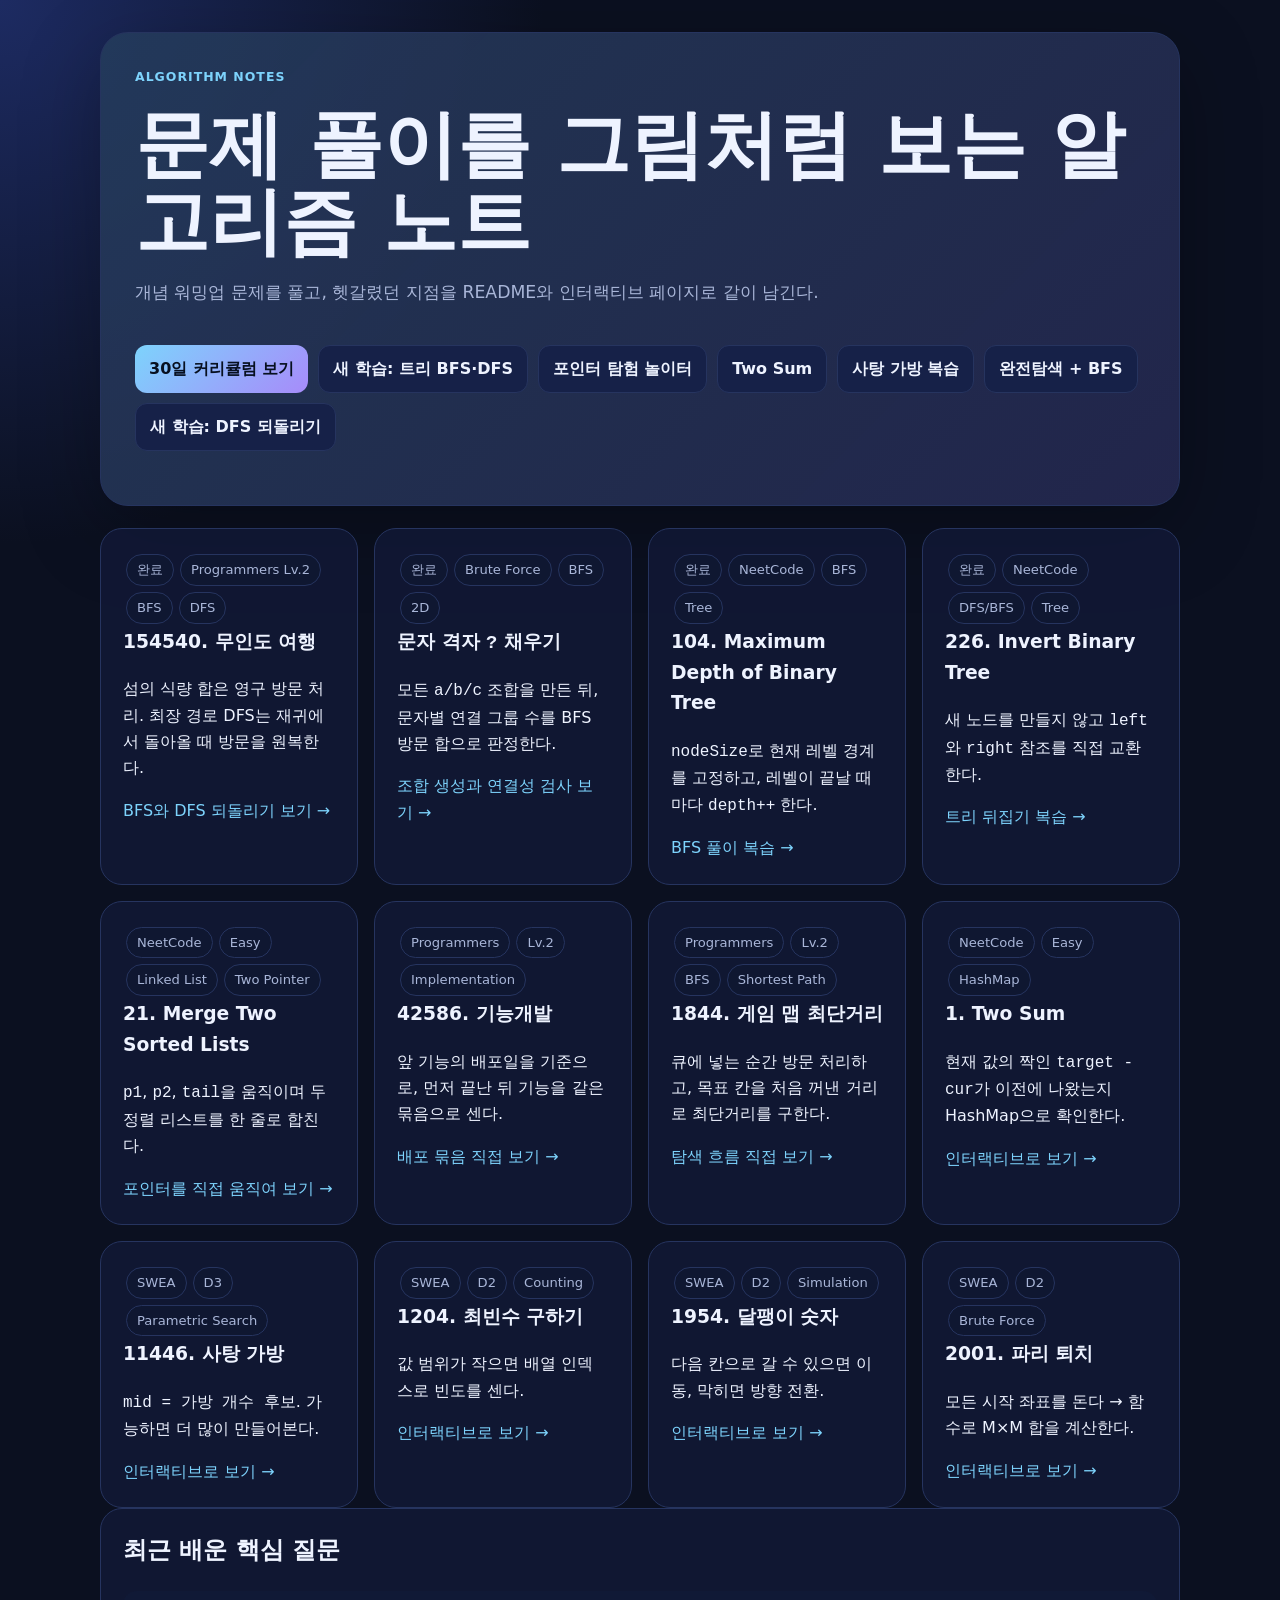
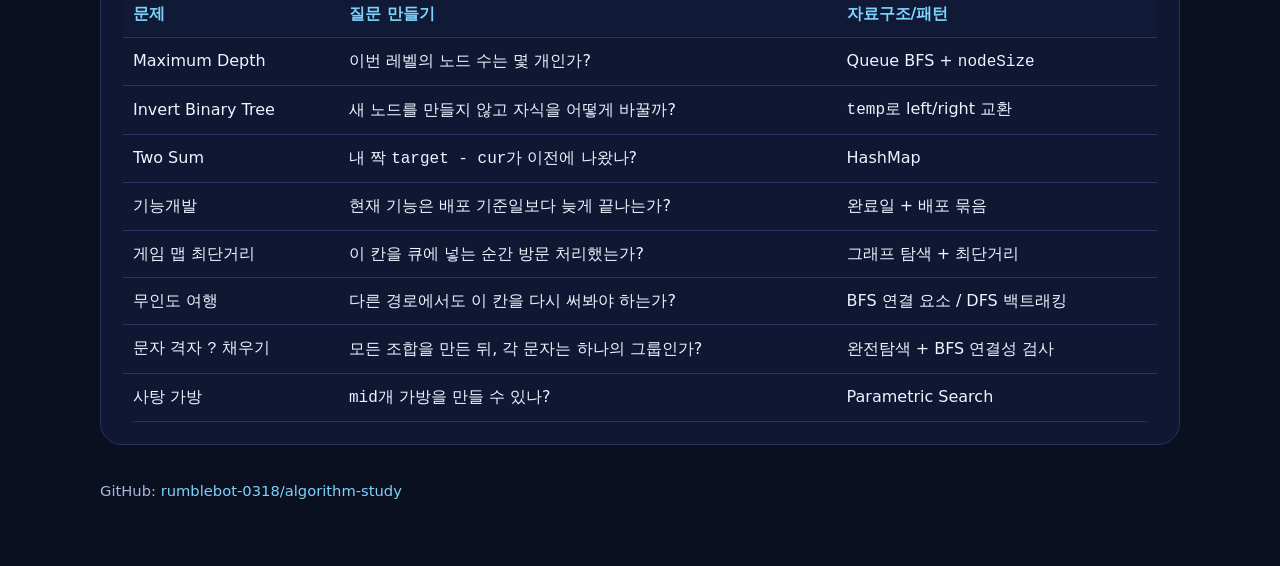
==== commit 8386b52e: "docs: add deserted island DFS backtracking lesson" ====
--- a/site/index.html
+++ b/site/index.html
@@ -19,10 +19,17 @@
       <a class="btn secondary" href="problems/two-sum.html">Two Sum</a>
       <a class="btn secondary" href="problems/11446.html">사탕 가방 복습</a>
       <a class="btn secondary" href="problems/grid-question-connectivity.html">완전탐색 + BFS</a>
+      <a class="btn secondary" href="problems/154540.html">새 학습: DFS 되돌리기</a>
     </div>
   </section>
 
   <section class="grid" id="problems">
+    <article class="card">
+      <span class="tag">완료</span><span class="tag">Programmers Lv.2</span><span class="tag">BFS</span><span class="tag">DFS</span>
+      <h3>154540. 무인도 여행</h3>
+      <p>섬의 식량 합은 영구 방문 처리. 최장 경로 DFS는 재귀에서 돌아올 때 방문을 원복한다.</p>
+      <a href="problems/154540.html">BFS와 DFS 되돌리기 보기 →</a>
+    </article>
     <article class="card">
       <span class="tag">완료</span><span class="tag">Brute Force</span><span class="tag">BFS</span><span class="tag">2D</span>
       <h3>문자 격자 <code>?</code> 채우기</h3>
@@ -101,6 +108,7 @@
         <tr><td>Two Sum</td><td>내 짝 <code>target - cur</code>가 이전에 나왔나?</td><td>HashMap</td></tr>
         <tr><td>기능개발</td><td>현재 기능은 배포 기준일보다 늦게 끝나는가?</td><td>완료일 + 배포 묶음</td></tr>
         <tr><td>게임 맵 최단거리</td><td>이 칸을 큐에 넣는 순간 방문 처리했는가?</td><td>그래프 탐색 + 최단거리</td></tr>
+        <tr><td>무인도 여행</td><td>다른 경로에서도 이 칸을 다시 써봐야 하는가?</td><td>BFS 연결 요소 / DFS 백트래킹</td></tr>
         <tr><td>문자 격자 <code>?</code> 채우기</td><td>모든 조합을 만든 뒤, 각 문자는 하나의 그룹인가?</td><td>완전탐색 + BFS 연결성 검사</td></tr>
         <tr><td>사탕 가방</td><td><code>mid</code>개 가방을 만들 수 있나?</td><td>Parametric Search</td></tr>
       </tbody>
